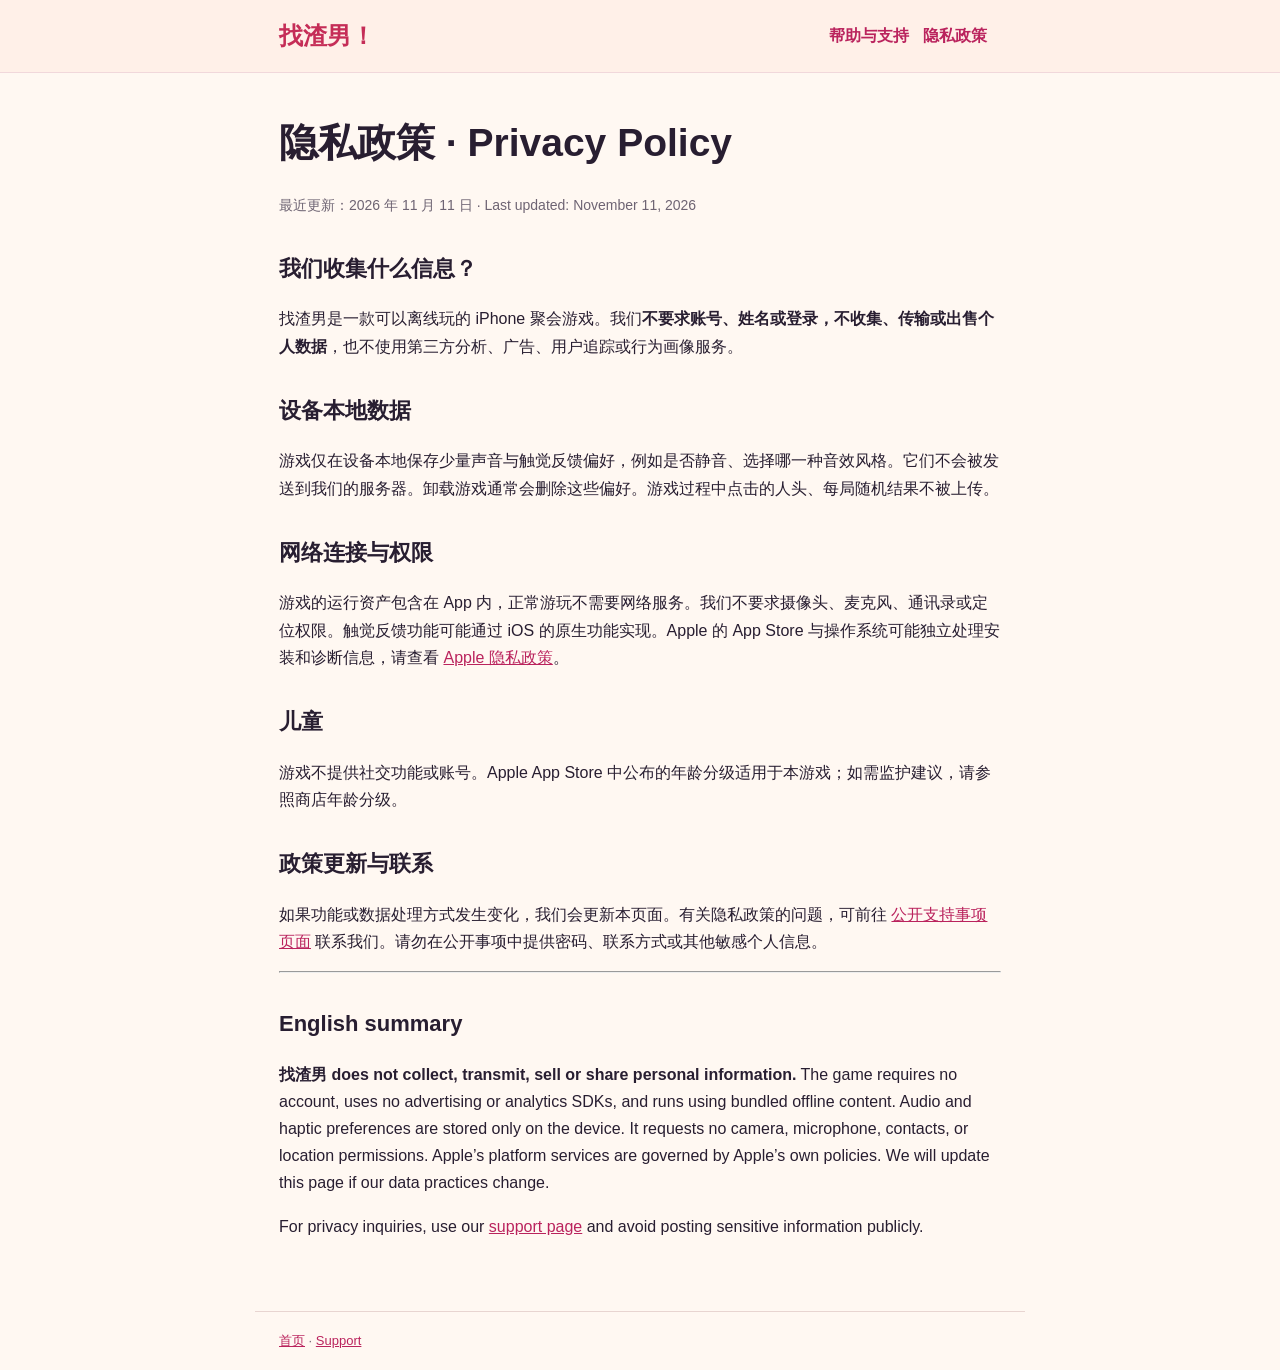
==== docs/privacy.html @ 96b8a6d3 "docs: publish game support pages and privacy policy" ====
<!doctype html>
<html lang="zh-Hans"><head><meta charset="utf-8"><meta name="viewport" content="width=device-width,initial-scale=1">
<title>隐私政策 · 找渣男 | Privacy Policy</title><link rel="stylesheet" href="./style.css"></head>
<body><header><nav><a class="brand" href="./index.html">找渣男！</a><div><a href="./support.html">帮助与支持</a><a href="./privacy.html">隐私政策</a></div></nav></header>
<main><h1>隐私政策 · Privacy Policy</h1><p class="muted">最近更新：2026 年 11 月 11 日 · Last updated: November 11, 2026</p>
<h2>我们收集什么信息？</h2>
<p>找渣男是一款可以离线玩的 iPhone 聚会游戏。我们<strong>不要求账号、姓名或登录，不收集、传输或出售个人数据</strong>，也不使用第三方分析、广告、用户追踪或行为画像服务。</p>
<h2>设备本地数据</h2>
<p>游戏仅在设备本地保存少量声音与触觉反馈偏好，例如是否静音、选择哪一种音效风格。它们不会被发送到我们的服务器。卸载游戏通常会删除这些偏好。游戏过程中点击的人头、每局随机结果不被上传。</p>
<h2>网络连接与权限</h2><p>游戏的运行资产包含在 App 内，正常游玩不需要网络服务。我们不要求摄像头、麦克风、通讯录或定位权限。触觉反馈功能可能通过 iOS 的原生功能实现。Apple 的 App Store 与操作系统可能独立处理安装和诊断信息，请查看 <a href="https://www.apple.com/legal/privacy/" rel="noopener noreferrer">Apple 隐私政策</a>。</p>
<h2>儿童</h2><p>游戏不提供社交功能或账号。Apple App Store 中公布的年龄分级适用于本游戏；如需监护建议，请参照商店年龄分级。</p>
<h2>政策更新与联系</h2><p>如果功能或数据处理方式发生变化，我们会更新本页面。有关隐私政策的问题，可前往 <a href="https://github.com/polygoku/zhao-zhanan-legal/issues/new" rel="noopener noreferrer">公开支持事项页面</a> 联系我们。请勿在公开事项中提供密码、联系方式或其他敏感个人信息。</p>
<hr>
<h2>English summary</h2>
<p><strong>找渣男 does not collect, transmit, sell or share personal information.</strong> The game requires no account, uses no advertising or analytics SDKs, and runs using bundled offline content. Audio and haptic preferences are stored only on the device. It requests no camera, microphone, contacts, or location permissions. Apple’s platform services are governed by Apple’s own policies. We will update this page if our data practices change.</p>
<p>For privacy inquiries, use our <a href="./support.html">support page</a> and avoid posting sensitive information publicly.</p>
</main><footer><a href="./index.html">首页</a> · <a href="./support.html">Support</a></footer></body></html>
---- docs/style.css ----
:root{font-family:-apple-system,BlinkMacSystemFont,"Segoe UI","Noto Sans SC","Microsoft YaHei",sans-serif;color:#281e31;background:#fff8f2}*{box-sizing:border-box}body{margin:0}a{color:#ba235d}a:hover{text-decoration:none}header{background:#fff0e8;border-bottom:1px solid #f1d8db}nav,main,footer{max-width:770px;margin:auto;padding:20px 24px}nav{display:flex;align-items:center;justify-content:space-between;flex-wrap:wrap;gap:12px}nav a{margin-right:14px;text-decoration:none;font-weight:700}.brand{font-size:24px;font-weight:900;color:#c52d57}main{line-height:1.7;padding-bottom:55px}h1{font-size:clamp(27px,5vw,39px);line-height:1.25}h2{margin-top:32px;font-size:22px}p,li{font-size:16px}.lead{font-size:18px;color:#655464}.pill{display:inline-block;background:#ffe2b1;padding:3px 9px;border-radius:999px;font-weight:700;font-size:13px}.panel{background:white;border:1px solid #e8d5d1;border-radius:14px;padding:18px 22px;margin:18px 0}.muted{font-size:14px;color:#6e6473}footer{border-top:1px solid #e8d5d1;font-size:13px;color:#756775}button{font:inherit}@media(max-width:520px){nav,main,footer{padding:16px}nav a{margin-right:8px}}
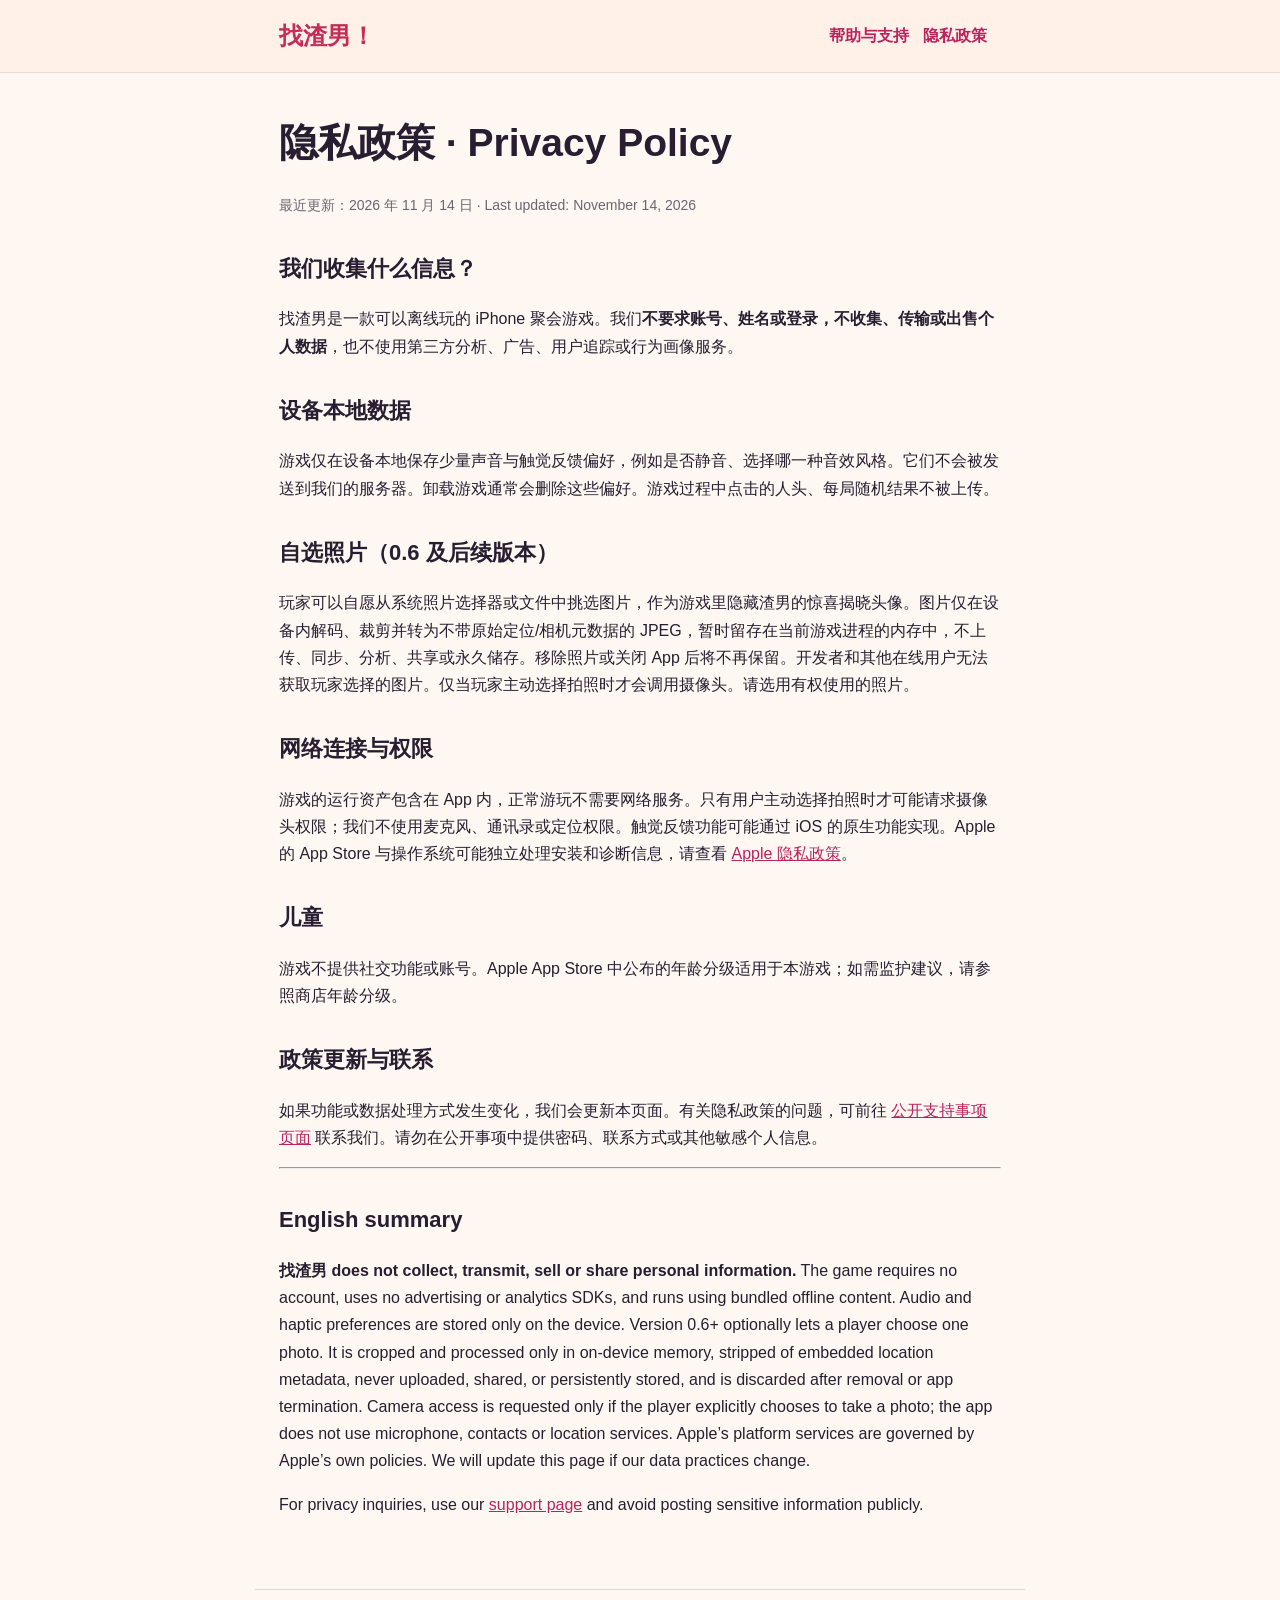
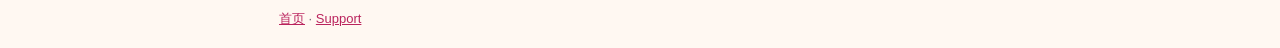
==== commit cad00d0c: "privacy: document optional entirely on-device custom photo and user-directed camera access" ====
--- a/docs/privacy.html
+++ b/docs/privacy.html
@@ -2,16 +2,17 @@
 <html lang="zh-Hans"><head><meta charset="utf-8"><meta name="viewport" content="width=device-width,initial-scale=1">
 <title>隐私政策 · 找渣男 | Privacy Policy</title><link rel="stylesheet" href="./style.css"></head>
 <body><header><nav><a class="brand" href="./index.html">找渣男！</a><div><a href="./support.html">帮助与支持</a><a href="./privacy.html">隐私政策</a></div></nav></header>
-<main><h1>隐私政策 · Privacy Policy</h1><p class="muted">最近更新：2026 年 11 月 11 日 · Last updated: November 11, 2026</p>
+<main><h1>隐私政策 · Privacy Policy</h1><p class="muted">最近更新：2026 年 11 月 14 日 · Last updated: November 14, 2026</p>
 <h2>我们收集什么信息？</h2>
 <p>找渣男是一款可以离线玩的 iPhone 聚会游戏。我们<strong>不要求账号、姓名或登录，不收集、传输或出售个人数据</strong>，也不使用第三方分析、广告、用户追踪或行为画像服务。</p>
 <h2>设备本地数据</h2>
 <p>游戏仅在设备本地保存少量声音与触觉反馈偏好，例如是否静音、选择哪一种音效风格。它们不会被发送到我们的服务器。卸载游戏通常会删除这些偏好。游戏过程中点击的人头、每局随机结果不被上传。</p>
-<h2>网络连接与权限</h2><p>游戏的运行资产包含在 App 内，正常游玩不需要网络服务。我们不要求摄像头、麦克风、通讯录或定位权限。触觉反馈功能可能通过 iOS 的原生功能实现。Apple 的 App Store 与操作系统可能独立处理安装和诊断信息，请查看 <a href="https://www.apple.com/legal/privacy/" rel="noopener noreferrer">Apple 隐私政策</a>。</p>
+<h2>自选照片（0.6 及后续版本）</h2><p>玩家可以自愿从系统照片选择器或文件中挑选图片，作为游戏里隐藏渣男的惊喜揭晓头像。图片仅在设备内解码、裁剪并转为不带原始定位/相机元数据的 JPEG，暂时留存在当前游戏进程的内存中，不上传、同步、分析、共享或永久储存。移除照片或关闭 App 后将不再保留。开发者和其他在线用户无法获取玩家选择的图片。仅当玩家主动选择拍照时才会调用摄像头。请选用有权使用的照片。</p>
+<h2>网络连接与权限</h2><p>游戏的运行资产包含在 App 内，正常游玩不需要网络服务。只有用户主动选择拍照时才可能请求摄像头权限；我们不使用麦克风、通讯录或定位权限。触觉反馈功能可能通过 iOS 的原生功能实现。Apple 的 App Store 与操作系统可能独立处理安装和诊断信息，请查看 <a href="https://www.apple.com/legal/privacy/" rel="noopener noreferrer">Apple 隐私政策</a>。</p>
 <h2>儿童</h2><p>游戏不提供社交功能或账号。Apple App Store 中公布的年龄分级适用于本游戏；如需监护建议，请参照商店年龄分级。</p>
 <h2>政策更新与联系</h2><p>如果功能或数据处理方式发生变化，我们会更新本页面。有关隐私政策的问题，可前往 <a href="https://github.com/polygoku/zhao-zhanan-legal/issues/new" rel="noopener noreferrer">公开支持事项页面</a> 联系我们。请勿在公开事项中提供密码、联系方式或其他敏感个人信息。</p>
 <hr>
 <h2>English summary</h2>
-<p><strong>找渣男 does not collect, transmit, sell or share personal information.</strong> The game requires no account, uses no advertising or analytics SDKs, and runs using bundled offline content. Audio and haptic preferences are stored only on the device. It requests no camera, microphone, contacts, or location permissions. Apple’s platform services are governed by Apple’s own policies. We will update this page if our data practices change.</p>
+<p><strong>找渣男 does not collect, transmit, sell or share personal information.</strong> The game requires no account, uses no advertising or analytics SDKs, and runs using bundled offline content. Audio and haptic preferences are stored only on the device. Version 0.6+ optionally lets a player choose one photo. It is cropped and processed only in on-device memory, stripped of embedded location metadata, never uploaded, shared, or persistently stored, and is discarded after removal or app termination. Camera access is requested only if the player explicitly chooses to take a photo; the app does not use microphone, contacts or location services. Apple’s platform services are governed by Apple’s own policies. We will update this page if our data practices change.</p>
 <p>For privacy inquiries, use our <a href="./support.html">support page</a> and avoid posting sensitive information publicly.</p>
 </main><footer><a href="./index.html">首页</a> · <a href="./support.html">Support</a></footer></body></html>
